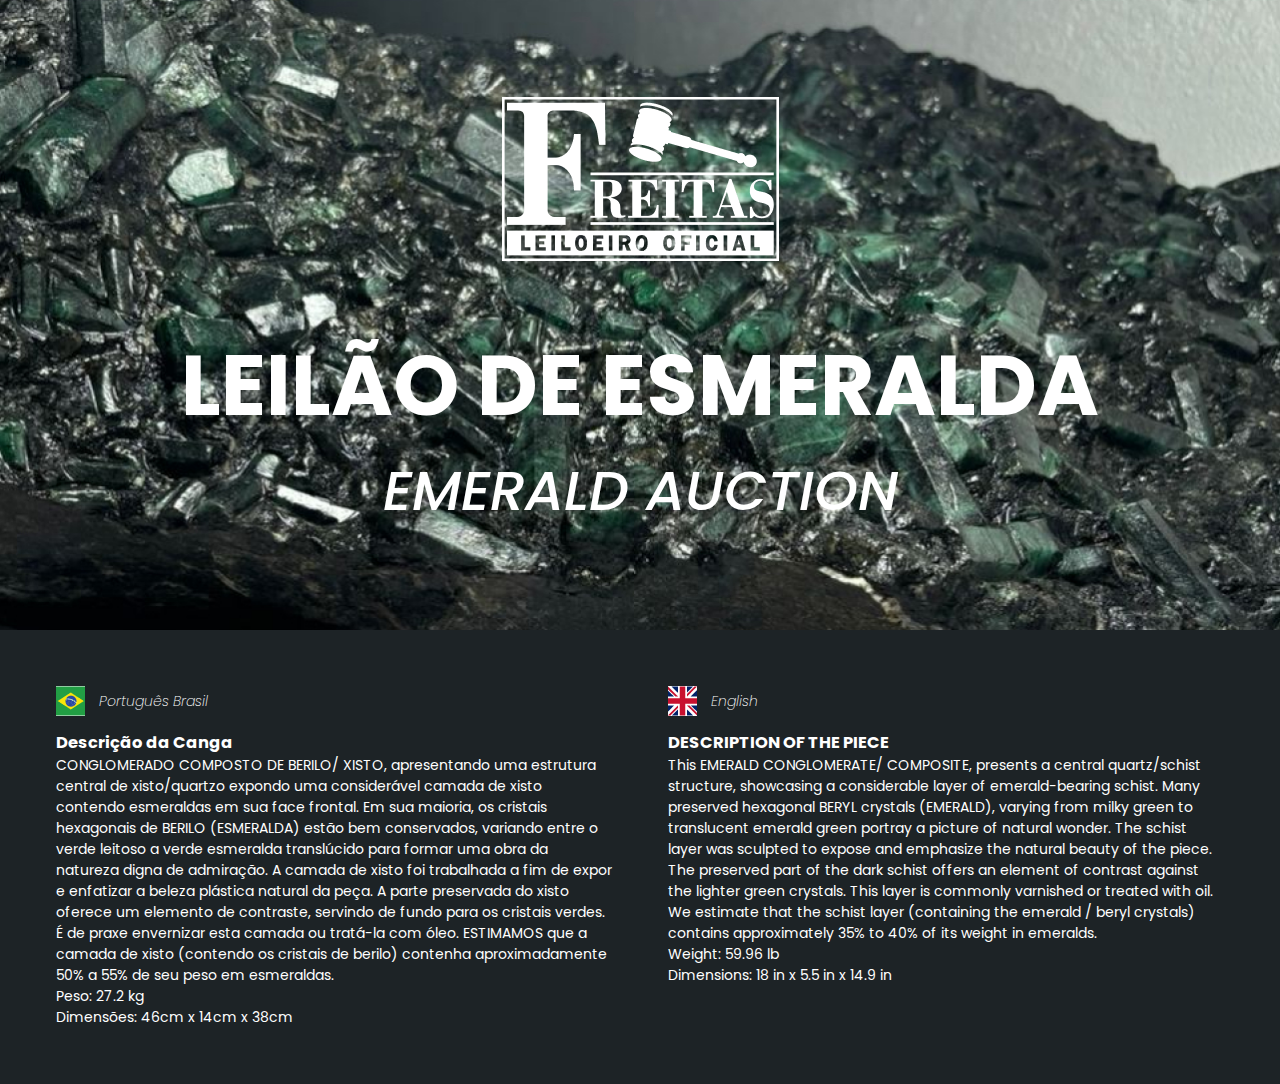
==== index.html @ aac3a7ae "linguagem" ====
<!DOCTYPE html>
<html lang="pt-BR">
<head>
    <meta charset="UTF-8">
    <meta name="viewport" content="width=device-width, initial-scale=1.0">
    <title>Document</title>
    <link rel="stylesheet" href="./style.css">
    <script src="./script.js"></script>
</head>
<body>
    <header>
        <div class="logo">
            <img src="./imagens/logo.png" alt="Freitas leiloeiro oficial">
        </div>
        <div class="title">
            <h1>Leilão de Esmeralda</h1>
            <h2>Emerald Auction</h2>
        </div>
    </header>
    <section class="descriptionEmerald">
        <div>
            <div class="imgLanguage">
                <img src="./imagens/Brazil (BR).jpg" alt="Bandeira do Brasil">
                Português Brasil
            </div>
            <div>
                <h3>Descrição da Canga</h3>
                <p>
                    CONGLOMERADO COMPOSTO DE BERILO/ XISTO, apresentando uma estrutura central de xisto/quartzo expondo
                    uma considerável camada de xisto contendo esmeraldas em sua face frontal. Em sua maioria, os cristais hexagonais
                    de BERILO (ESMERALDA) estão bem conservados, variando entre o verde leitoso a verde esmeralda translúcido para
                    formar uma obra da natureza digna de admiração. A camada de xisto foi trabalhada a fim de expor e enfatizar a beleza
                    plástica natural da peça. A parte preservada do xisto oferece um elemento de contraste, servindo de fundo para os
                    cristais verdes. É de praxe envernizar esta camada ou tratá-la com óleo. ESTIMAMOS que a camada de xisto (contendo
                    os cristais de berilo) contenha aproximadamente 50% a 55% de seu peso em esmeraldas.
                </p>
            </div>
            <div>
                <p>
                    Peso: 27.2 kg
                </p>
                <p>
                    Dimensões: 46cm x 14cm x 38cm
                </p>
            </div>
        </div>
        <div>
            <div class="imgLanguage">
                <img src="./imagens/United Kingdom (GB).jpg" alt="Bandeira do Reino Unido">
                English
            </div>
            <div>
                <h3>DESCRIPTION OF THE PIECE</h3>
                <p>
                    This EMERALD CONGLOMERATE/ COMPOSITE, presents a central quartz/schist structure, showcasing a considerable layer of emerald-bearing schist. Many preserved hexagonal BERYL crystals (EMERALD), 
                    varying from milky green to translucent emerald green portray a picture of natural wonder. The schist layer was sculpted to expose and emphasize the natural beauty of the piece. The preserved 
                    part of the dark schist offers an element of contrast against the lighter green crystals. This layer is commonly varnished or treated with oil. We estimate that the schist layer (containing 
                    the emerald / beryl crystals) contains approximately 35% to 40% of its weight in emeralds.
                </p>
            </div>
            <div>
                <p>
                    Weight: 59.96 lb
                </p>
                <p>
                    Dimensions: 18 in x 5.5 in x 14.9 in
                </p>
            </div>
        </div>
    </section>
</body>
</html>
---- style.css ----
@import url('https://fonts.googleapis.com/css2?family=Poppins:ital,wght@0,100;0,200;0,300;0,400;0,500;0,600;0,700;0,800;0,900;1,100;1,200;1,300;1,400;1,500;1,600;1,700;1,800;1,900&display=swap');

:root {
    --principal: #1D2326;
    --secundaria: #fff;
}

*{
    margin: 0;
    padding: 0;
    box-sizing: border-box;
    font-family: "Poppins", serif;
}

h1, h2, h3, h4,  h5, h6, p{
    margin: 0;
    padding: 0;
}


@media (max-width: 425px) {
    html {
        font-size: 6px;
    }
}

@media (min-width: 425.1px) {
    html {
        font-size: 8px;
    }
}

@media (min-width: 769px) {
    html {
        font-size: 12px;
    }
}

@media (min-width: 1024px) {
    html {
        font-size: 14px;
    }
}

@media (min-width: 1440px) {
    html {
        font-size: 16px;
    }
}

body {
    max-width: 100vw;
    background-color: var(--principal);
    color:  var(--secundaria);
    --webkit-font-wmoothing: antialiased;
}

body, input, textarea, button {
    font: 400 1rem Roboto, sans-serif;
}


/*-------------------*/

header {
    width: 100%;
    height: 70vh;
    background-image: url(./imagens/backgroundEsmeralda.jpg);
    background-repeat: no-repeat;
    background-size: cover;
    display: flex;
    flex-direction: column;
    justify-content: center;
    align-items: center;
}

header .logo{
    width: auto;
    margin-bottom: 4rem;
}


header .title {
    display: flex;
    flex-direction: column;
    justify-content: center;
    align-items: center;
    text-transform: uppercase;
}

header .title h1 {
    font-weight: 700;
    font-size: 6rem;
    text-align: center;
}

header .title h2 {
    font-weight: 500;
    font-size: 4rem;
    font-style: italic;
}

section.descriptionEmerald {
    max-width: 100vw;
    display: grid;
    grid-template-columns: 1fr 1fr;
    gap: 4rem;
    margin: 4rem;
}


section.descriptionEmerald .imgLanguage {
    display: flex;
    align-items: center;
    gap: 1rem;
    margin-bottom: 1rem;
    font-weight: 200;
    font-style: italic;
}
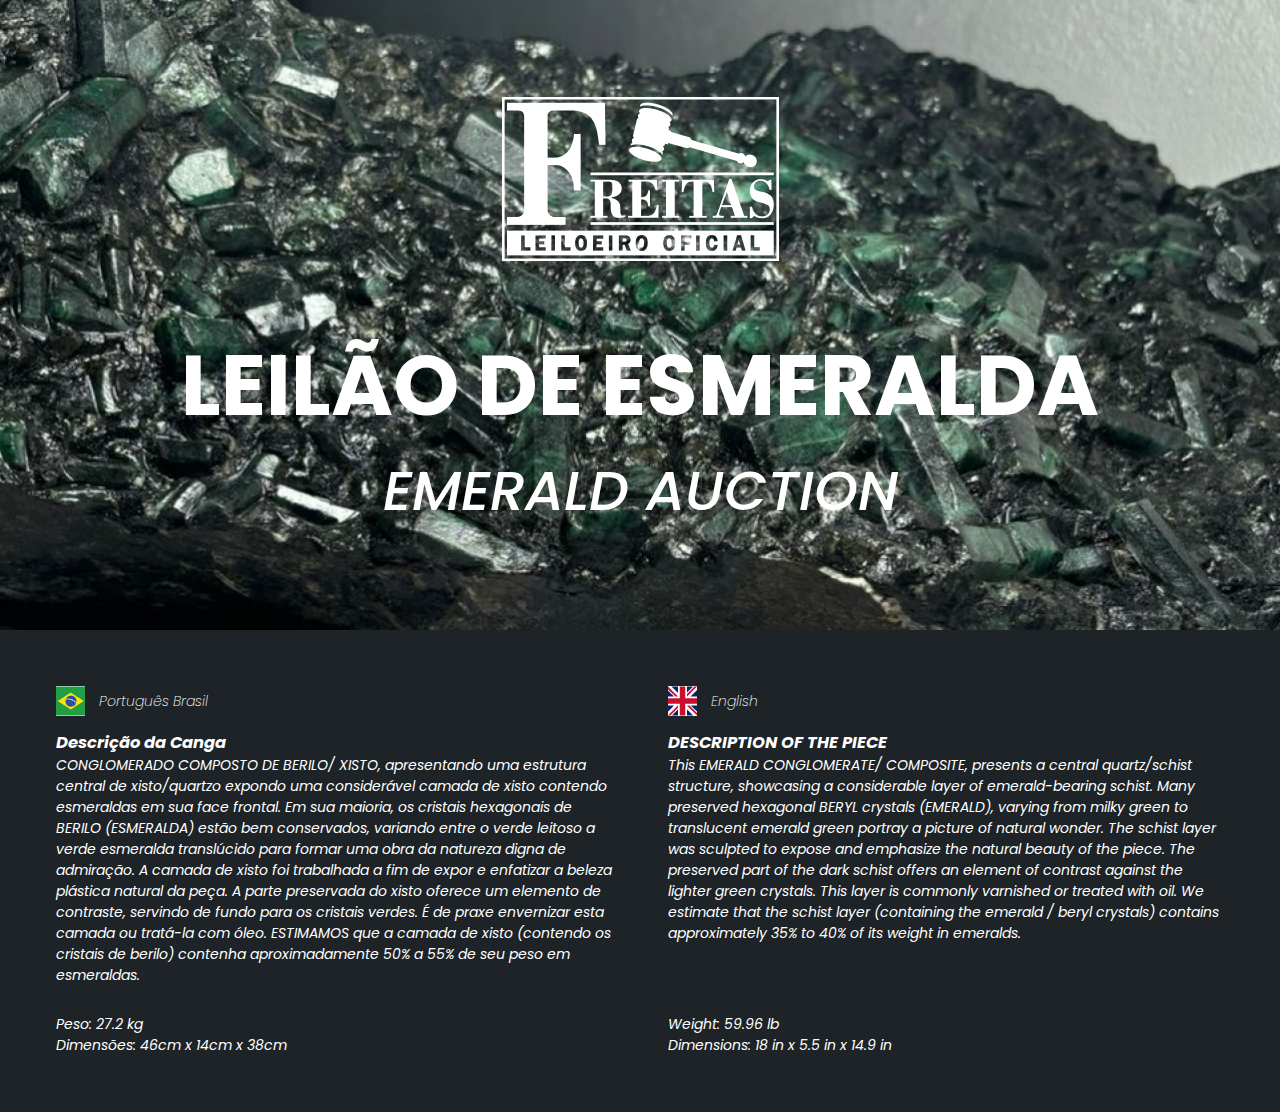
==== commit 25cfdddb: "peso" ====
--- a/index.html
+++ b/index.html
@@ -17,45 +17,51 @@
             <h2>Emerald Auction</h2>
         </div>
     </header>
-    <section class="descriptionEmerald">
-        <div>
-            <div class="imgLanguage">
-                <img src="./imagens/Brazil (BR).jpg" alt="Bandeira do Brasil">
-                Português Brasil
+    <section class="description">
+        <div class="descriptionText">
+            <div>
+                <div class="imgLanguage">
+                    <img src="./imagens/Brazil (BR).jpg" alt="Bandeira do Brasil">
+                    Português Brasil
+                </div>
+                <div>
+                    <h3>Descrição da Canga</h3>
+                    <p>
+                        CONGLOMERADO COMPOSTO DE BERILO/ XISTO, apresentando uma estrutura central de xisto/quartzo expondo
+                        uma considerável camada de xisto contendo esmeraldas em sua face frontal. Em sua maioria, os cristais hexagonais
+                        de BERILO (ESMERALDA) estão bem conservados, variando entre o verde leitoso a verde esmeralda translúcido para
+                        formar uma obra da natureza digna de admiração. A camada de xisto foi trabalhada a fim de expor e enfatizar a beleza
+                        plástica natural da peça. A parte preservada do xisto oferece um elemento de contraste, servindo de fundo para os
+                        cristais verdes. É de praxe envernizar esta camada ou tratá-la com óleo. ESTIMAMOS que a camada de xisto (contendo
+                        os cristais de berilo) contenha aproximadamente 50% a 55% de seu peso em esmeraldas.
+                    </p>
+                </div>
+    
             </div>
             <div>
-                <h3>Descrição da Canga</h3>
-                <p>
-                    CONGLOMERADO COMPOSTO DE BERILO/ XISTO, apresentando uma estrutura central de xisto/quartzo expondo
-                    uma considerável camada de xisto contendo esmeraldas em sua face frontal. Em sua maioria, os cristais hexagonais
-                    de BERILO (ESMERALDA) estão bem conservados, variando entre o verde leitoso a verde esmeralda translúcido para
-                    formar uma obra da natureza digna de admiração. A camada de xisto foi trabalhada a fim de expor e enfatizar a beleza
-                    plástica natural da peça. A parte preservada do xisto oferece um elemento de contraste, servindo de fundo para os
-                    cristais verdes. É de praxe envernizar esta camada ou tratá-la com óleo. ESTIMAMOS que a camada de xisto (contendo
-                    os cristais de berilo) contenha aproximadamente 50% a 55% de seu peso em esmeraldas.
-                </p>
+                <div class="imgLanguage">
+                    <img src="./imagens/United Kingdom (GB).jpg" alt="Bandeira do Reino Unido">
+                    English
+                </div>
+                <div>
+                    <h3>DESCRIPTION OF THE PIECE</h3>
+                    <p>
+                        This EMERALD CONGLOMERATE/ COMPOSITE, presents a central quartz/schist structure, showcasing a considerable layer of emerald-bearing schist. Many preserved hexagonal BERYL crystals (EMERALD), 
+                        varying from milky green to translucent emerald green portray a picture of natural wonder. The schist layer was sculpted to expose and emphasize the natural beauty of the piece. The preserved 
+                        part of the dark schist offers an element of contrast against the lighter green crystals. This layer is commonly varnished or treated with oil. We estimate that the schist layer (containing 
+                        the emerald / beryl crystals) contains approximately 35% to 40% of its weight in emeralds.
+                    </p>
+                </div>
+    
             </div>
+        </div>
+        <div class="weightDimension">
             <div>
                 <p>
                     Peso: 27.2 kg
                 </p>
                 <p>
                     Dimensões: 46cm x 14cm x 38cm
-                </p>
-            </div>
-        </div>
-        <div>
-            <div class="imgLanguage">
-                <img src="./imagens/United Kingdom (GB).jpg" alt="Bandeira do Reino Unido">
-                English
-            </div>
-            <div>
-                <h3>DESCRIPTION OF THE PIECE</h3>
-                <p>
-                    This EMERALD CONGLOMERATE/ COMPOSITE, presents a central quartz/schist structure, showcasing a considerable layer of emerald-bearing schist. Many preserved hexagonal BERYL crystals (EMERALD), 
-                    varying from milky green to translucent emerald green portray a picture of natural wonder. The schist layer was sculpted to expose and emphasize the natural beauty of the piece. The preserved 
-                    part of the dark schist offers an element of contrast against the lighter green crystals. This layer is commonly varnished or treated with oil. We estimate that the schist layer (containing 
-                    the emerald / beryl crystals) contains approximately 35% to 40% of its weight in emeralds.
                 </p>
             </div>
             <div>
--- a/style.css
+++ b/style.css
@@ -100,20 +100,33 @@
     font-style: italic;
 }
 
-section.descriptionEmerald {
+.description {
+    max-width: 100vw;
+    margin: 4rem;
+    font-style: italic;
+}
+
+.descriptionText {
     max-width: 100vw;
     display: grid;
     grid-template-columns: 1fr 1fr;
     gap: 4rem;
-    margin: 4rem;
+    margin-bottom: 2rem;
 }
 
 
-section.descriptionEmerald .imgLanguage {
+.descriptionText .imgLanguage {
     display: flex;
     align-items: center;
     gap: 1rem;
     margin-bottom: 1rem;
     font-weight: 200;
     font-style: italic;
+}
+
+.weightDimension {
+    display: grid;
+    grid-template-columns: 1fr 1fr;
+    gap: 4rem;
+    margin-bottom: 1rem;
 }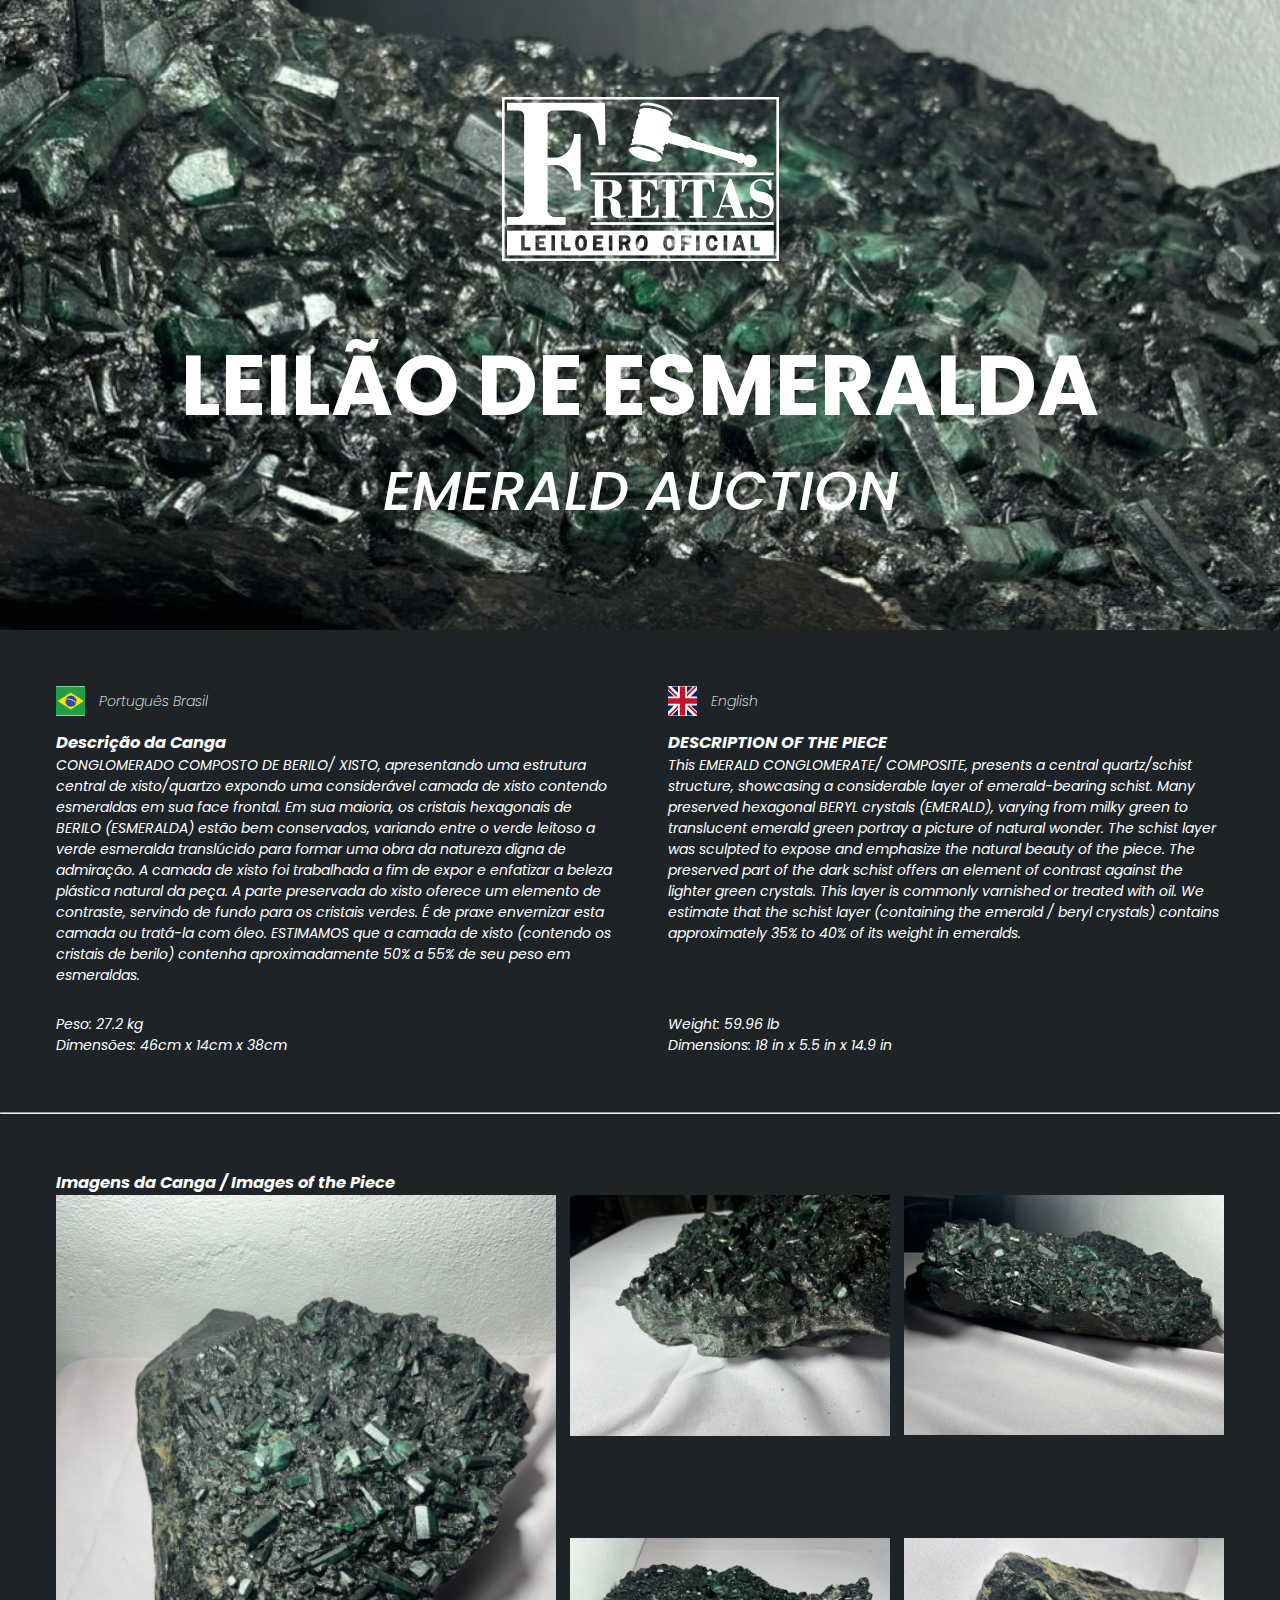
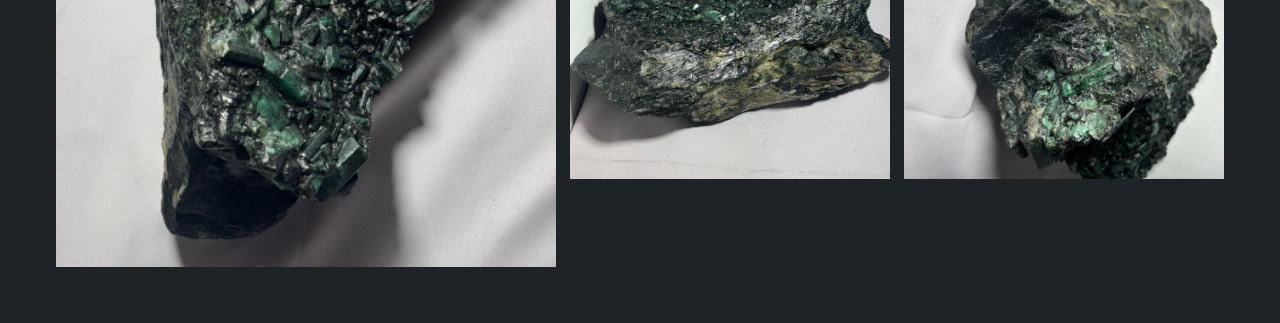
==== commit 4c3b00b8: "imgs" ====
--- a/index.html
+++ b/index.html
@@ -74,5 +74,22 @@
             </div>
         </div>
     </section>
+    <hr />
+    <section class="images">
+        <h3>
+            Imagens da Canga / Images of the Piece
+        </h3>
+        <div class="imagesContainer">
+            <div class="imagePrimary">
+                <img src="./imagens/1.jpg" alt="Imagem da canga">
+            </div>
+            <div class="imagesPictures">
+                <img src="./imagens/2.jpg" alt="Imagem da canga">
+                <img src="./imagens/3.jpg" alt="Imagem da canga">
+                <img src="./imagens/4.jpg" alt="Imagem da canga">
+                <img src="./imagens/5.jpg" alt="Imagem da canga">
+            </div>
+        </div>
+    </section>
 </body>
 </html>--- a/style.css
+++ b/style.css
@@ -59,7 +59,6 @@
     font: 400 1rem Roboto, sans-serif;
 }
 
-
 /*-------------------*/
 
 header {
@@ -78,7 +77,6 @@
     width: auto;
     margin-bottom: 4rem;
 }
-
 
 header .title {
     display: flex;
@@ -114,7 +112,6 @@
     margin-bottom: 2rem;
 }
 
-
 .descriptionText .imgLanguage {
     display: flex;
     align-items: center;
@@ -129,4 +126,40 @@
     grid-template-columns: 1fr 1fr;
     gap: 4rem;
     margin-bottom: 1rem;
+}
+
+.images {
+    max-width: 100vw;
+    margin: 4rem;
+}
+
+.images h3 {
+    font-style: italic;
+}
+
+.imagesCentered {
+    display: flex;
+    justify-content: center;
+}
+
+.imagesContainer {
+    display: grid;
+    grid-template-columns: minmax(400px, 500px) 1fr;
+    gap: 1rem;
+}
+
+.imagePrimary img {
+    width: 100%;
+    height: 100%;
+    object-fit: cover;
+}
+
+.imagesPictures {
+    display: grid;
+    grid-template-columns: 1fr 1fr;
+    gap: 1rem;
+}
+
+.imagesPictures img {
+    width: 100%;
 }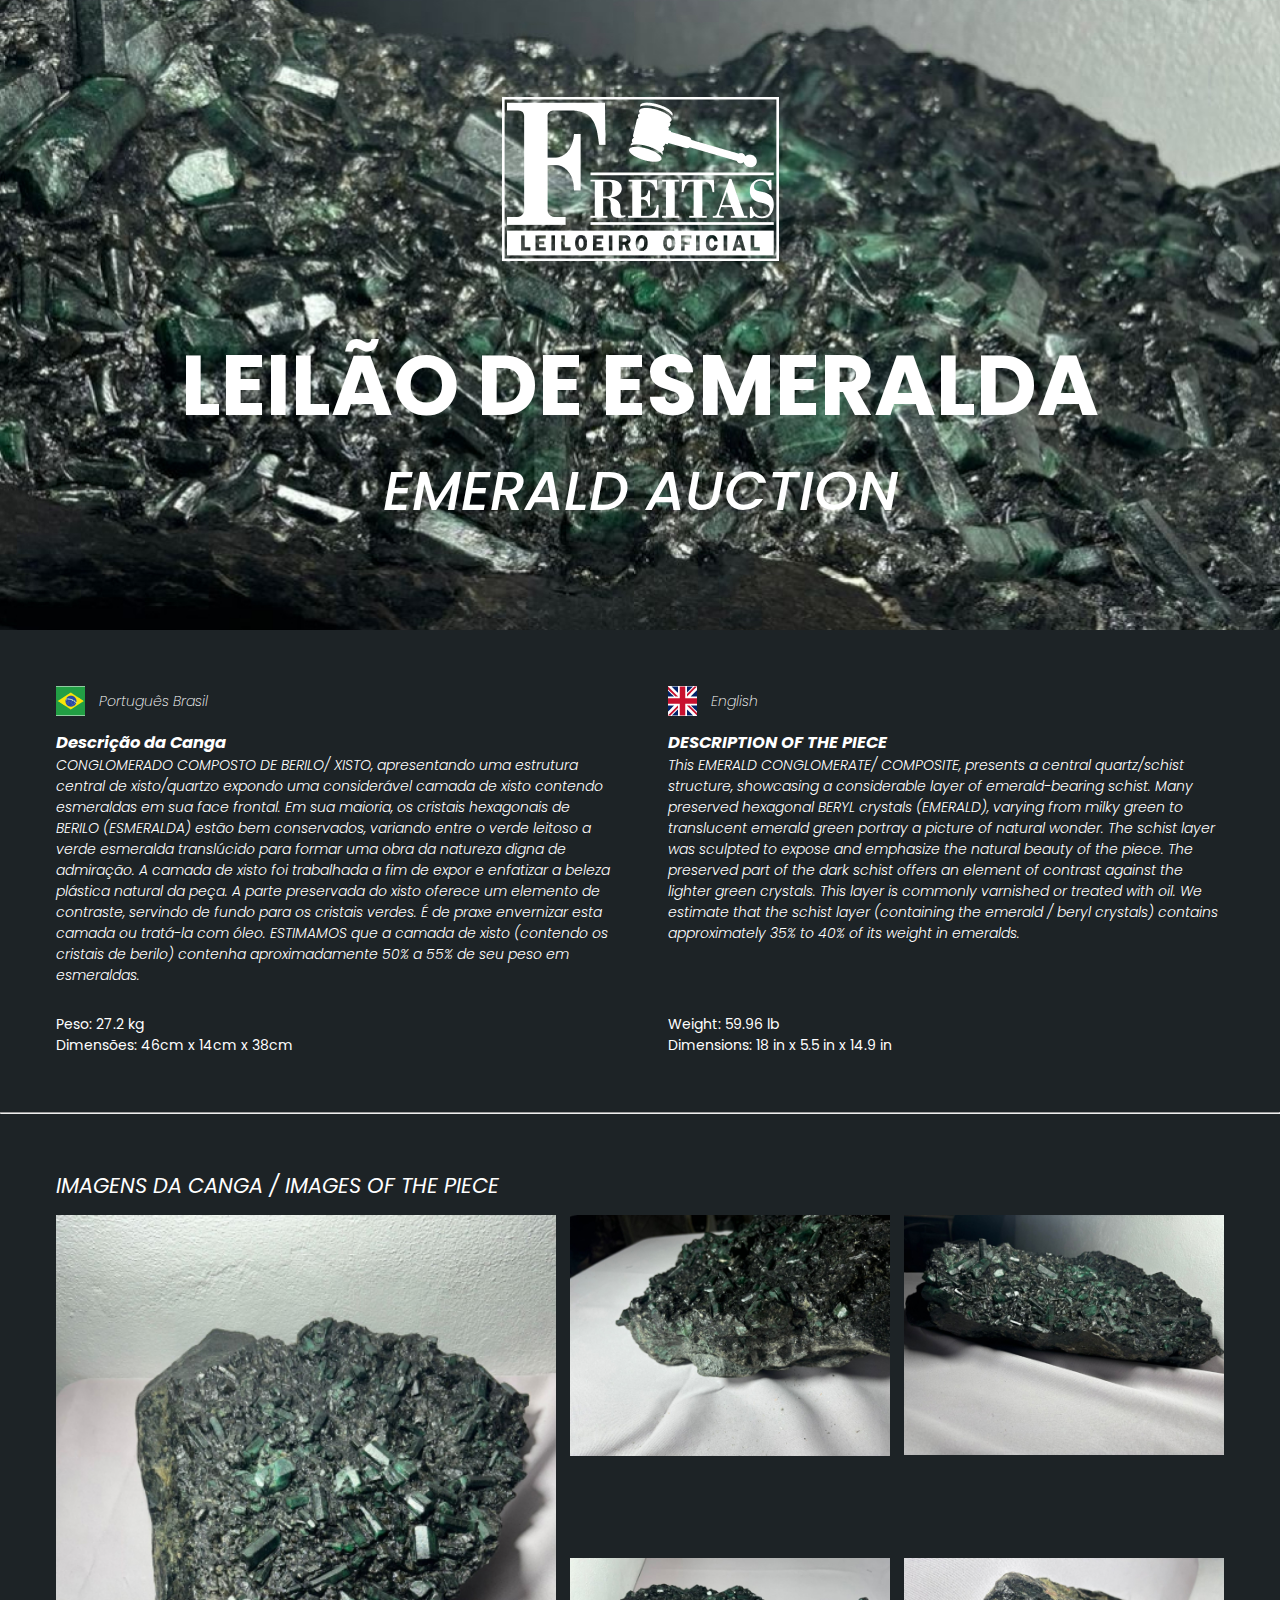
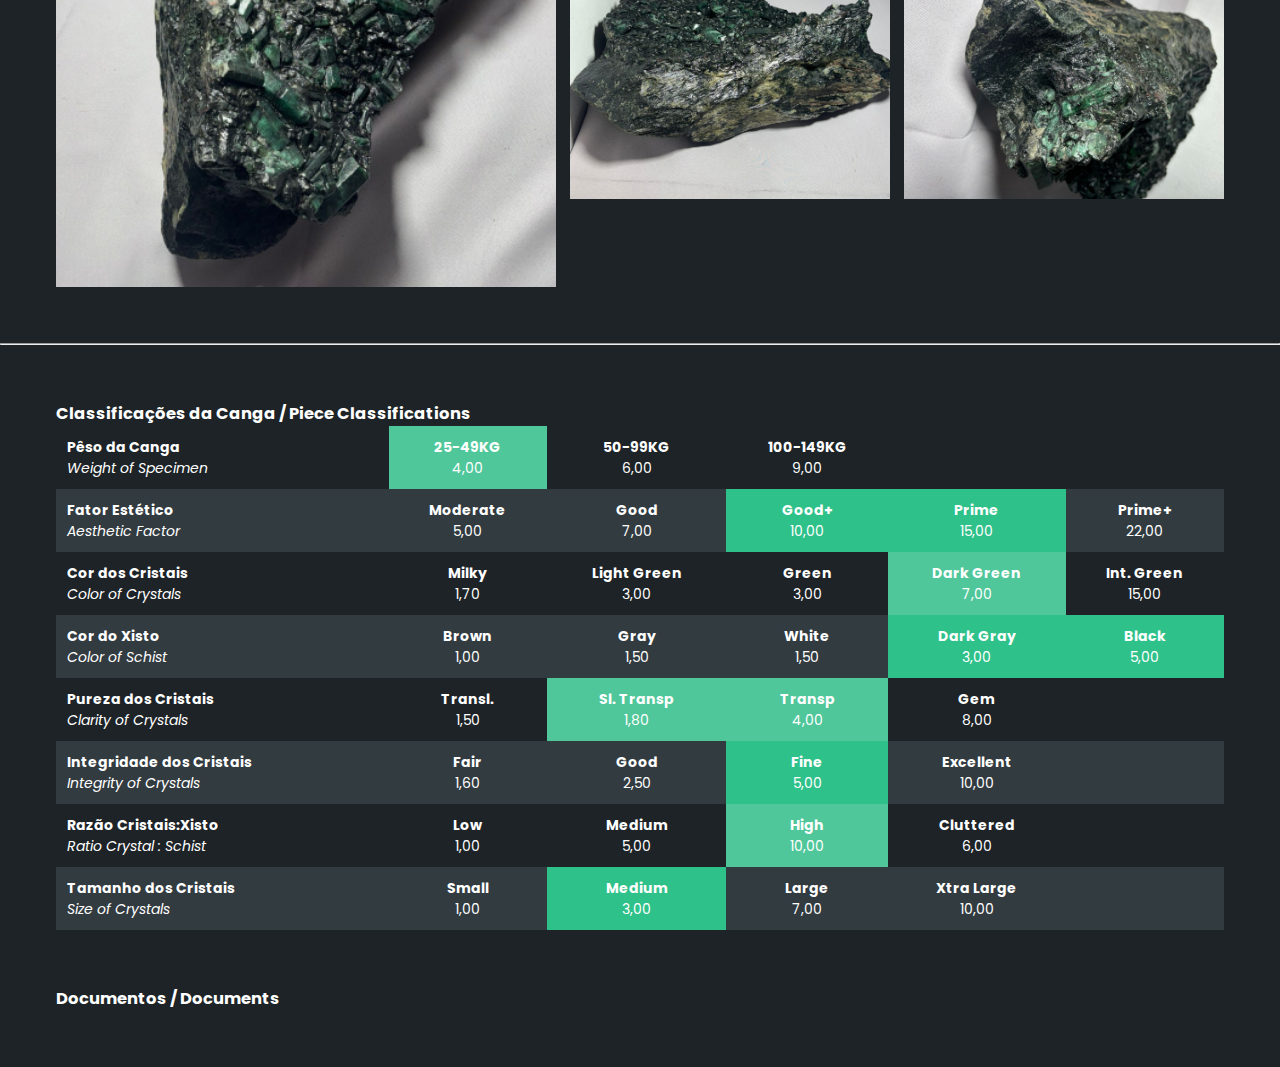
==== commit 6337c698: "table" ====
--- a/index.html
+++ b/index.html
@@ -91,5 +91,226 @@
             </div>
         </div>
     </section>
+    <hr />
+    <section class="classification">
+        <h3>
+            Classificações da Canga / Piece Classifications
+        </h3>
+        <table>
+            <tr>
+                <td>
+                    <div>Pêso da Canga</div>
+                    <div>Weight of Specimen</div>
+                </td>
+                <td class="prominence">
+                    <div>25-49KG</div>
+                    <div>4,00</div>
+                </td>
+                <td>
+                    <div>50-99KG</div>
+                    <div>6,00</div>
+                </td>
+                <td>
+                    <div>100-149KG</div>
+                    <div>9,00</div>
+                </td>
+                <td>
+                    <div></div>
+                    <div></div>
+                </td>
+                <td>
+                    <div></div>
+                    <div></div>
+                </td>
+            </tr>
+            <tr>
+                <td>
+                    <div>Fator Estético</div>
+                    <div>Aesthetic Factor</div>
+                </td>
+                <td>
+                    <div>Moderate</div>
+                    <div>5,00</div>
+                </td>
+                <td>
+                    <div>Good</div>
+                    <div>7,00</div>
+                </td>
+                <td class="prominence">
+                    <div>Good+</div>
+                    <div>10,00</div>
+                </td>
+                <td class="prominence">
+                    <div>Prime</div>
+                    <div>15,00</div>
+                </td>
+                <td>
+                    <div>Prime+</div>
+                    <div>22,00</div>
+                </td>
+            </tr>
+            <tr>
+                <td>
+                    <div>Cor dos Cristais</div>
+                    <div>Color of Crystals</div>
+                </td>
+                <td>
+                    <div>Milky</div>
+                    <div>1,70</div>
+                </td>
+                <td>
+                    <div>Light Green</div>
+                    <div>3,00</div>
+                </td>
+                <td>
+                    <div>Green</div>
+                    <div>3,00</div>
+                </td>
+                <td class="prominence">
+                    <div>Dark Green</div>
+                    <div>7,00</div>
+                </td>
+                <td>
+                    <div>Int. Green</div>
+                    <div>15,00</div>
+                </td>
+            </tr>
+            <tr>
+                <td>
+                    <div>Cor do Xisto</div>
+                    <div>Color of Schist</div>
+                </td>
+                <td>
+                    <div>Brown</div>
+                    <div>1,00</div>
+                </td>
+                <td>
+                    <div>Gray</div>
+                    <div>1,50</div>
+                </td>
+                <td>
+                    <div>White</div>
+                    <div>1,50</div>
+                </td>
+                <td class="prominence">
+                    <div>Dark Gray</div>
+                    <div>3,00</div>
+                </td>
+                <td class="prominence">
+                    <div>Black</div>
+                    <div>5,00</div>
+                </td>
+            </tr>
+            <tr>
+                <td>
+                    <div>Pureza dos Cristais</div>
+                    <div>Clarity of Crystals</div>
+                </td>
+                <td>
+                    <div>Transl.</div>
+                    <div>1,50</div>
+                </td>
+                <td class="prominence">
+                    <div>Sl. Transp</div>
+                    <div>1,80</div>
+                </td>
+                <td class="prominence">
+                    <div>Transp</div>
+                    <div>4,00</div>
+                </td>
+                <td>
+                    <div>Gem</div>
+                    <div>8,00</div>
+                </td>
+                <td>
+                    <div></div>
+                    <div></div>
+                </td>
+            </tr>
+            <tr>
+                <td>
+                    <div>Integridade dos Cristais</div>
+                    <div>Integrity of Crystals</div>
+                </td>
+                <td>
+                    <div>Fair</div>
+                    <div>1,60</div>
+                </td>
+                <td>
+                    <div>Good</div>
+                    <div>2,50</div>
+                </td>
+                <td class="prominence">
+                    <div>Fine</div>
+                    <div>5,00</div>
+                </td>
+                <td>
+                    <div>Excellent</div>
+                    <div>10,00</div>
+                </td>
+                <td>
+                    <div></div>
+                    <div></div>
+                </td>
+            </tr>
+            <tr>
+                <td>
+                    <div>Razão Cristais:Xisto</div>
+                    <div>Ratio Crystal : Schist</div>
+                </td>
+                <td>
+                    <div>Low</div>
+                    <div>1,00</div>
+                </td>
+                <td>
+                    <div>Medium</div>
+                    <div>5,00</div>
+                </td>
+                <td class="prominence">
+                    <div>High</div>
+                    <div>10,00</div>
+                </td>
+                <td>
+                    <div>Cluttered</div>
+                    <div>6,00</div>
+                </td>
+                <td>
+                    <div></div>
+                    <div></div>
+                </td>
+            </tr>
+            <tr>
+                <td>
+                    <div>Tamanho dos Cristais</div>
+                    <div>Size of Crystals</div>
+                </td>
+                <td>
+                    <div>Small</div>
+                    <div>1,00</div>
+                </td>
+                <td class="prominence">
+                    <div>Medium</div>
+                    <div>3,00</div>
+                </td>
+                <td>
+                    <div>Large</div>
+                    <div>7,00</div>
+                </td>
+                <td>
+                    <div>Xtra Large</div>
+                    <div>10,00</div>
+                </td>
+                <td>
+                    <div></div>
+                    <div></div>
+                </td>
+            </tr>
+        </table>
+    </section>
+    <section class="documents">
+        <h3>
+            Documentos / Documents
+        </h3>
+    </section>
 </body>
 </html>--- a/style.css
+++ b/style.css
@@ -98,10 +98,9 @@
     font-style: italic;
 }
 
-.description {
+section {
     max-width: 100vw;
     margin: 4rem;
-    font-style: italic;
 }
 
 .descriptionText {
@@ -110,6 +109,11 @@
     grid-template-columns: 1fr 1fr;
     gap: 4rem;
     margin-bottom: 2rem;
+    font-style: italic;
+}
+
+.descriptionText p {
+    font-weight: 300;
 }
 
 .descriptionText .imgLanguage {
@@ -128,13 +132,13 @@
     margin-bottom: 1rem;
 }
 
-.images {
-    max-width: 100vw;
-    margin: 4rem;
-}
 
 .images h3 {
-    font-style: italic;
+    font-weight: 400;
+    font-style: italic;
+    text-transform: uppercase;
+    margin-bottom: 1rem;
+    font-size: 1.5rem;
 }
 
 .imagesCentered {
@@ -144,7 +148,7 @@
 
 .imagesContainer {
     display: grid;
-    grid-template-columns: minmax(400px, 500px) 1fr;
+    grid-template-columns: minmax(200px, 500px) 1fr;
     gap: 1rem;
 }
 
@@ -162,4 +166,36 @@
 
 .imagesPictures img {
     width: 100%;
+}
+
+.classification table {
+    width: 100%;
+    border-collapse: collapse;
+}
+
+.classification table td{
+    padding: 0.75rem;
+}
+
+.classification table td div:first-child{
+    font-weight: 700;
+}
+
+.classification table td:first-child div:last-child{
+    font-style: italic;
+}
+.classification table tr:nth-child(even)  {
+    background-color: #323B40; 
+}
+
+.classification table tr:nth-child(even) .prominence {
+    background-color: #2FC18A; 
+}
+
+.classification table tr:nth-child(odd) .prominence {
+    background-color: #4FC79A; 
+}
+
+.classification table td:not(:first-child) {
+    text-align: center;
 }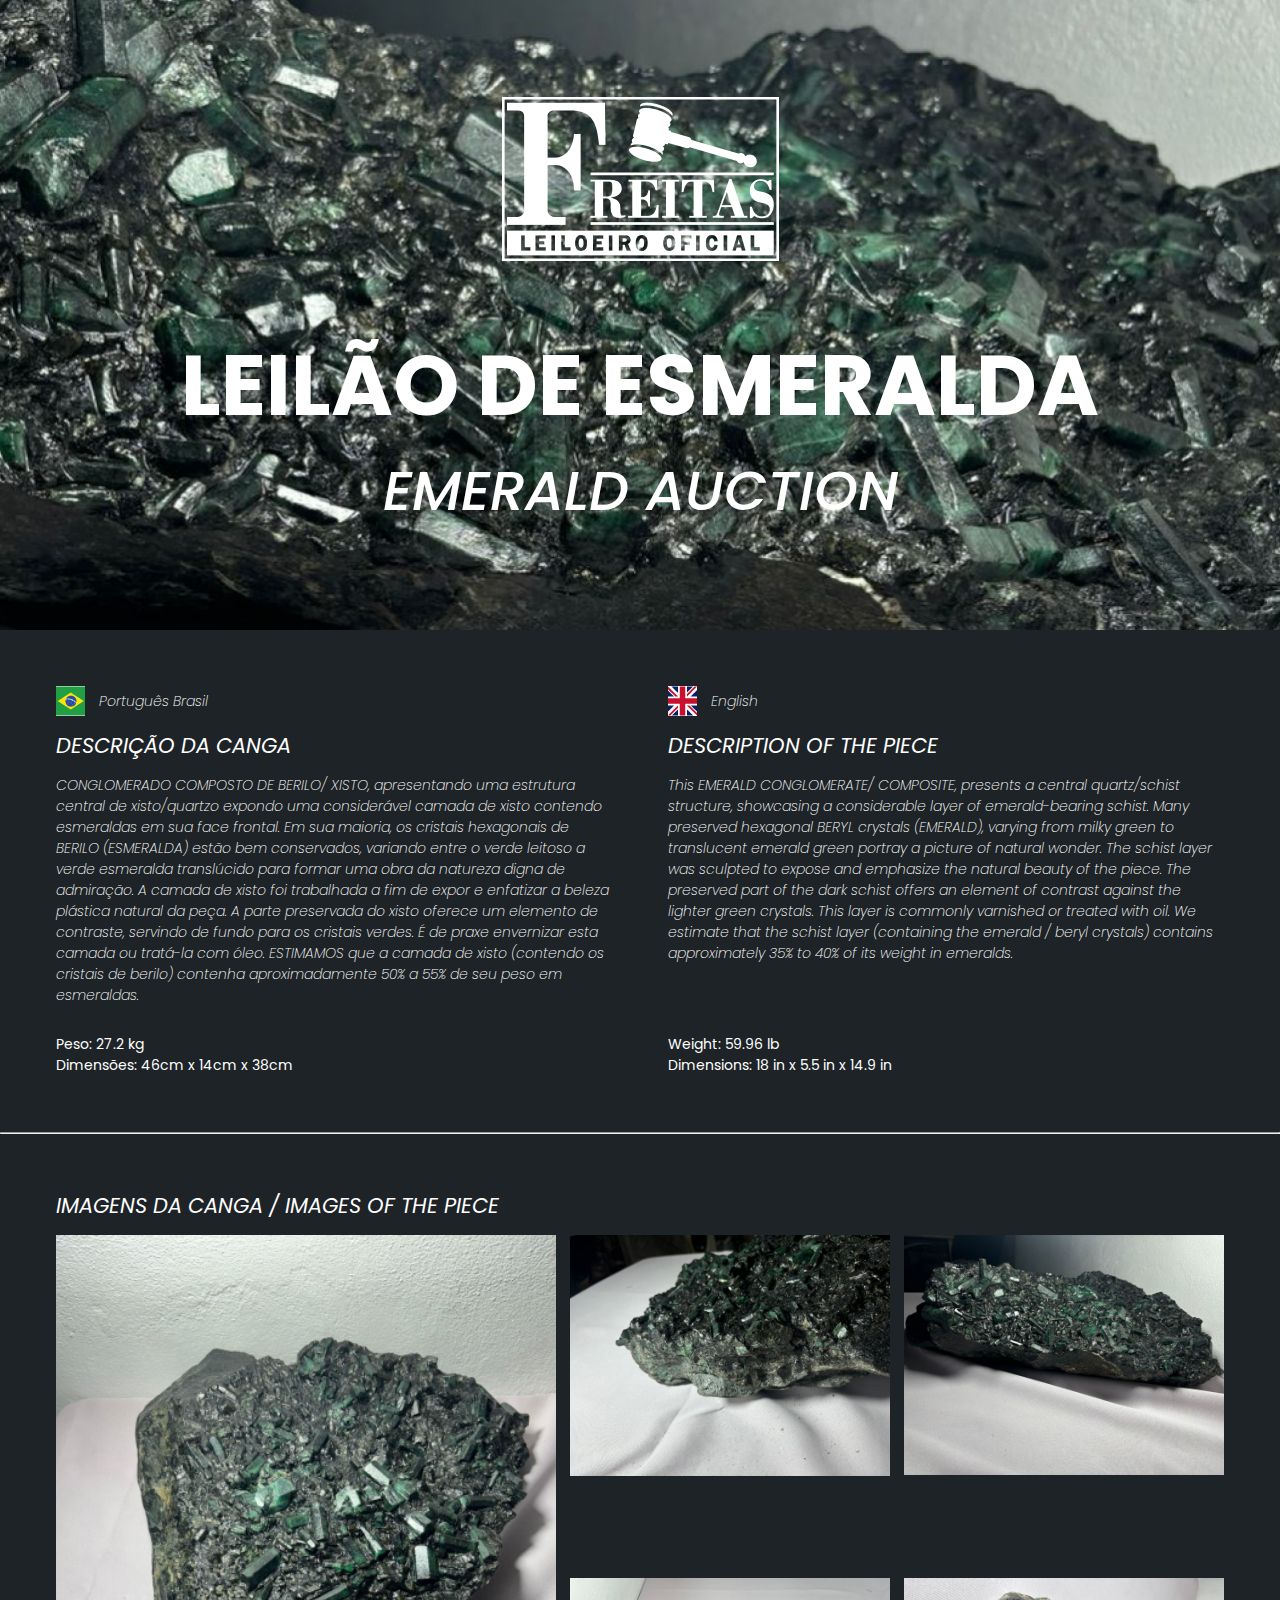
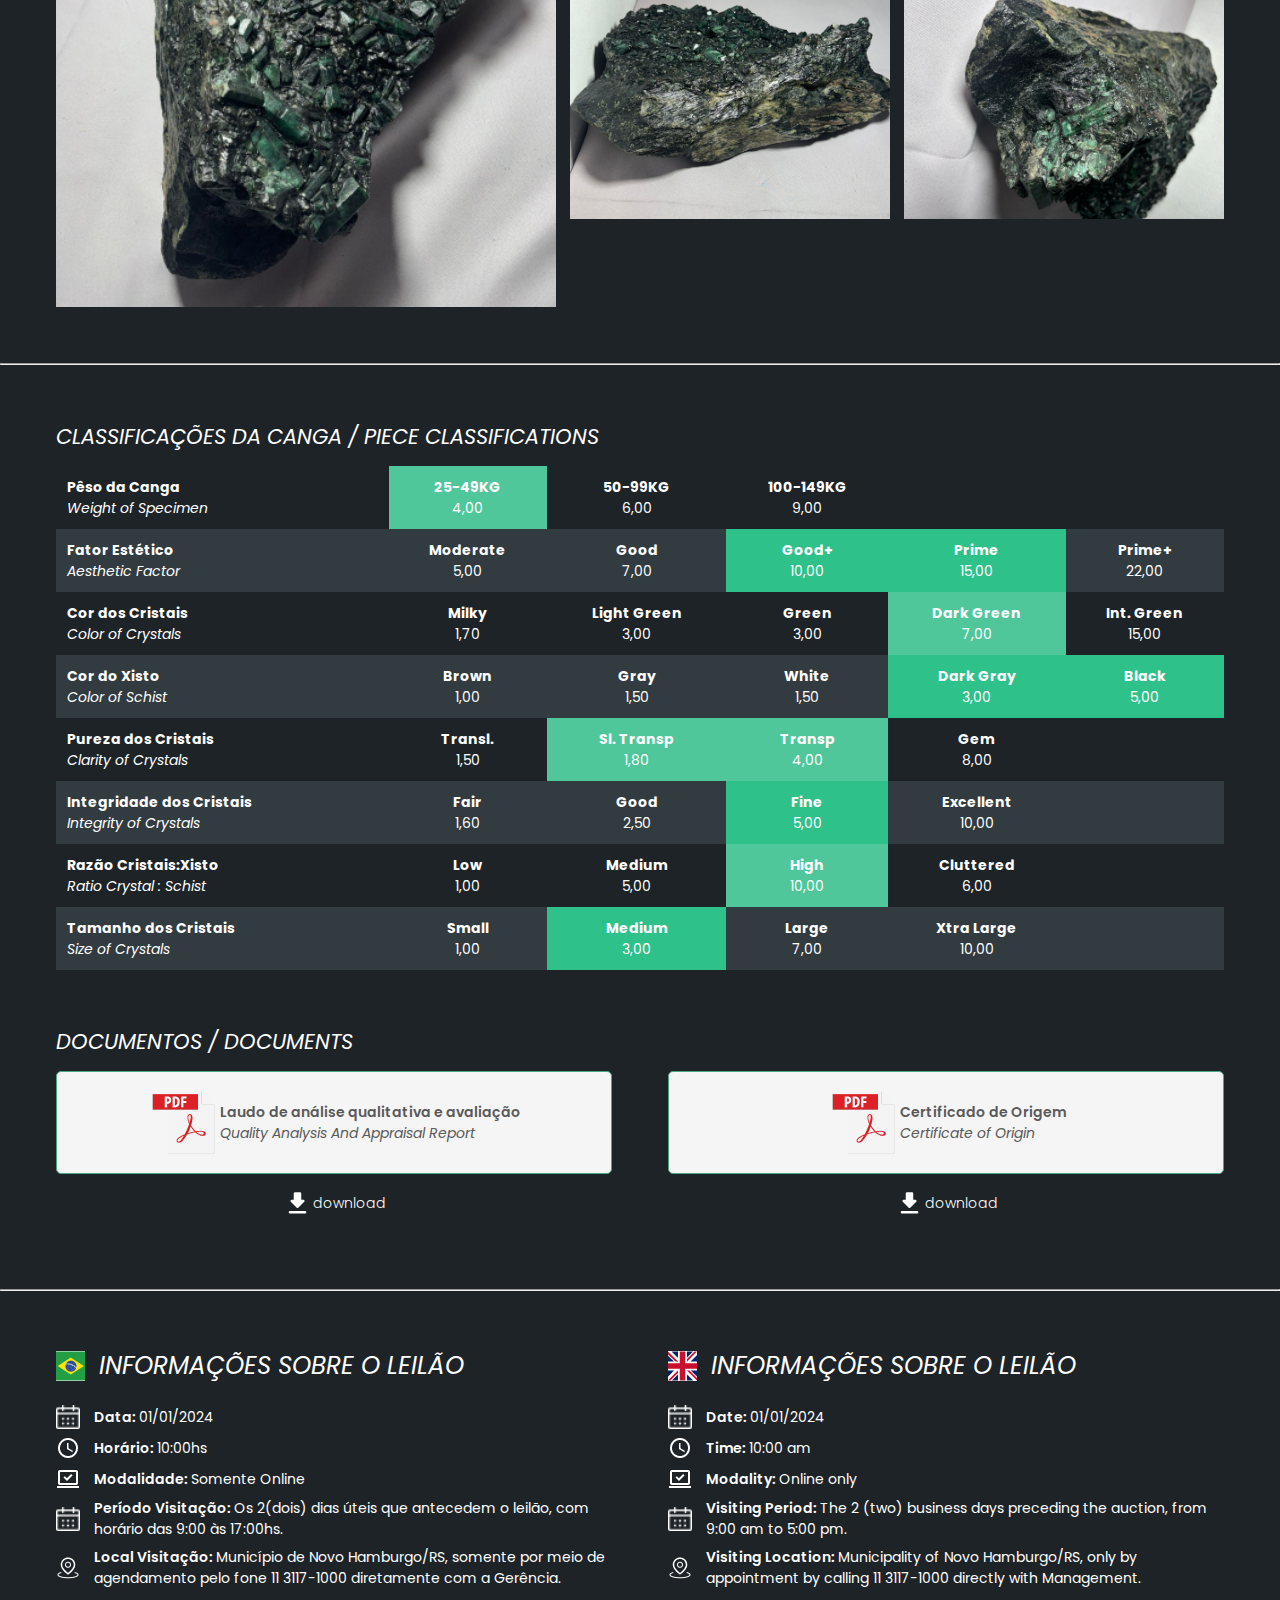
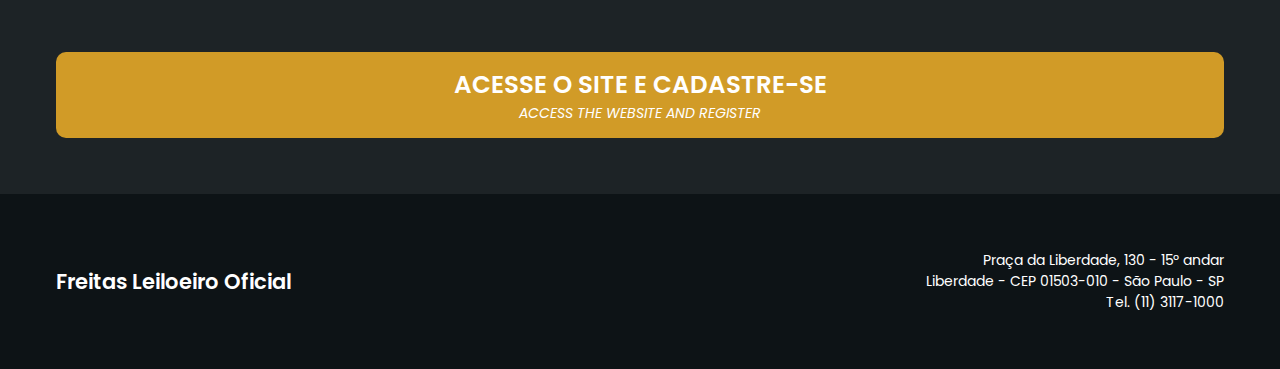
==== commit a59855fc: "auction and footer" ====
--- a/index.html
+++ b/index.html
@@ -5,7 +5,6 @@
     <meta name="viewport" content="width=device-width, initial-scale=1.0">
     <title>Document</title>
     <link rel="stylesheet" href="./style.css">
-    <script src="./script.js"></script>
 </head>
 <body>
     <header>
@@ -311,6 +310,164 @@
         <h3>
             Documentos / Documents
         </h3>
-    </section>
+        <div class="documentsContainer">
+            <a href="#">
+                <img src="./imagens/pdf.png" alt="Arquivo pdf">
+                <div>
+                    <div>Laudo de análise qualitativa e avaliação</div>
+                    <div>Quality Analysis And Appraisal Report</div>
+                </div>
+            </a>
+            <a href="#">
+                <img src="./imagens/pdf.png" alt="Arquivo pdf">
+                <div>
+                    <div>Certificado de Origem</div>
+                    <div>Certificate of Origin</div>
+                </div>
+            </a>
+        </div>
+        <div class="documentsDownload">
+            <a href="#">
+                <img src="./imagens/icon_download.png" alt="download">
+                <div>download</div>
+            </a>
+            <a href="#">
+                <img src="./imagens/icon_download.png" alt="download">
+                <div>download</div>
+            </a>
+        </div>
+    </section>
+    <hr />
+    <section class="auction">
+        <div>
+            <div class="auctionTitle">
+                <img src="./imagens/Brazil (BR).jpg" alt="">
+                <div>
+                    Informações sobre o Leilão
+                </div>
+            </div>
+            <div class="auctionInfo">
+                <img src="./imagens/icon_calendar.png" alt="" style="width: 24px; height: 24px;">
+                <div>
+                    <span>
+                        Data: 
+                    </span>
+                    01/01/2024
+                </div>
+            </div>
+            <div class="auctionInfo">
+                <img src="./imagens/icon_clock.png" alt="" style="width: 24px; height: 24px;">
+                <div>
+                    <span>
+                        Horário: 
+                    </span>
+                    10:00hs
+                </div>
+            </div>
+            <div class="auctionInfo">
+                <img src="./imagens/icon_computer.png" alt="" style="width: 24px; height: 24px;">
+                <div>
+                    <span>
+                        Modalidade: 
+                    </span>
+                    Somente Online
+                </div>
+            </div>
+            <div class="auctionInfo">
+                <img src="./imagens/icon_calendar.png" alt="" style="width: 24px; height: 24px;">
+                <div>
+                    <span>
+                        Período Visitação:  
+                    </span>
+                    Os 2(dois) dias úteis que antecedem o leilão, com horário das 9:00 às 17:00hs.
+                </div>
+            </div>
+            <div class="auctionInfo">
+                <img src="./imagens/icon_local.png" alt="" style="width: 24px; height: 30px;">
+                <div>
+                    <span>
+                        Local Visitação: 
+                    </span>
+                    Município de Novo Hamburgo/RS, somente por meio de agendamento pelo fone 11 3117-1000 diretamente com a Gerência.
+                </div>
+            </div>
+        </div>
+        <div>
+            <div class="auctionTitle">
+                <img src="./imagens/United Kingdom (GB).jpg" alt="">
+                <div>
+                    Informações sobre o Leilão
+                </div>
+            </div>
+            <div class="auctionInfo">
+                <img src="./imagens/icon_calendar.png" alt="" style="width: 24px; height: 24px;">
+                <div>
+                    <span>
+                        Date: 
+                    </span>
+                    01/01/2024
+                </div>
+            </div>
+            <div class="auctionInfo">
+                <img src="./imagens/icon_clock.png" alt="" style="width: 24px; height: 24px;">
+                <div>
+                    <span>
+                        Time: 
+                    </span>
+                    10:00 am
+                </div>
+            </div>
+            <div class="auctionInfo">
+                <img src="./imagens/icon_computer.png" alt="" style="width: 24px; height: 24px;">
+                <div>
+                    <span>
+                        Modality: 
+                    </span>
+                    Online only
+                </div>
+            </div>
+            <div class="auctionInfo">
+                <img src="./imagens/icon_calendar.png" alt="" style="width: 24px; height: 24px;">
+                <div>
+                    <span>
+                        Visiting Period:  
+                    </span>
+                    The 2 (two) business days preceding the auction, from 9:00 am to 5:00 pm.
+                </div>
+            </div>
+            <div class="auctionInfo">
+                <img src="./imagens/icon_local.png" alt="" style="width: 24px; height: 30px;">
+                <div>
+                    <span>
+                        Visiting Location: 
+                    </span>
+                    Municipality of Novo Hamburgo/RS, only by appointment by calling 11 3117-1000 directly with Management.
+                </div>
+            </div>
+        </div>
+    
+    </section>
+    <section class="cadastre">
+        <a href="#">
+            <div>ACESSE O SITE E CADASTRE-SE</div>
+            <div>ACCESS THE WEBSITE AND REGISTER</div>
+        </a>
+    </section>
+    <footer>
+        <div class="Freitas">
+            Freitas Leiloeiro Oficial
+        </div>
+        <div>
+            <div>
+                Praça da Liberdade, 130 - 15º andar
+            </div>
+            <div>
+                Liberdade - CEP 01503-010 - São Paulo - SP
+            </div>
+            <div>
+                Tel. (11) 3117-1000
+            </div>
+        </div>
+    </footer>
 </body>
 </html>--- a/style.css
+++ b/style.css
@@ -5,59 +5,75 @@
     --secundaria: #fff;
 }
 
-*{
+* {
     margin: 0;
     padding: 0;
     box-sizing: border-box;
     font-family: "Poppins", serif;
 }
 
-h1, h2, h3, h4,  h5, h6, p{
-    margin: 0;
-    padding: 0;
-}
-
-
-@media (max-width: 425px) {
-    html {
-        font-size: 6px;
-    }
-}
-
-@media (min-width: 425.1px) {
-    html {
-        font-size: 8px;
-    }
-}
-
-@media (min-width: 769px) {
-    html {
-        font-size: 12px;
-    }
-}
-
-@media (min-width: 1024px) {
-    html {
-        font-size: 14px;
-    }
-}
-
-@media (min-width: 1440px) {
-    html {
-        font-size: 16px;
-    }
-}
-
 body {
     max-width: 100vw;
     background-color: var(--principal);
-    color:  var(--secundaria);
-    --webkit-font-wmoothing: antialiased;
+    color: var(--secundaria);
+    -webkit-font-smoothing: antialiased;
+    -moz-osx-font-smoothing: grayscale;
 }
 
 body, input, textarea, button {
     font: 400 1rem Roboto, sans-serif;
 }
+
+header, .descriptionText, .weightDimension, .imagesCentered, .imagesContainer, .imagesPictures {
+    display: -webkit-flex;
+    display: -moz-flex;
+    display: -ms-flexbox;
+    display: flex;
+}
+
+.descriptionText, .weightDimension, .imagesContainer, .imagesPictures {
+    display: -webkit-grid;
+    display: -moz-grid;
+    display: -ms-grid; /* Para compatibilidade em IE */
+    display: grid;
+}
+
+
+h1, h2, h3, h4, h5, h6, p {
+    margin: 0;
+    padding: 0;
+}
+
+@media (max-width: 425px) {
+    html {
+        font-size: 6px;
+    }
+}
+
+@media (min-width: 425.1px) {
+    html {
+        font-size: 8px;
+    }
+}
+
+@media (min-width: 769px) {
+    html {
+        font-size: 12px;
+    }
+}
+
+@media (min-width: 1024px) {
+    html {
+        font-size: 14px;
+    }
+}
+
+@media (min-width: 1440px) {
+    html {
+        font-size: 16px;
+    }
+}
+
 
 /*-------------------*/
 
@@ -67,21 +83,29 @@
     background-image: url(./imagens/backgroundEsmeralda.jpg);
     background-repeat: no-repeat;
     background-size: cover;
-    display: flex;
+    display: -webkit-flex;
+    display: flex;
+    -webkit-flex-direction: column;
     flex-direction: column;
-    justify-content: center;
-    align-items: center;
-}
-
-header .logo{
+    -webkit-justify-content: center;
+    justify-content: center;
+    -webkit-align-items: center;
+    align-items: center;
+}
+
+header .logo {
     width: auto;
     margin-bottom: 4rem;
 }
 
 header .title {
-    display: flex;
+    display: -webkit-flex;
+    display: flex;
+    -webkit-flex-direction: column;
     flex-direction: column;
-    justify-content: center;
+    -webkit-justify-content: center;
+    justify-content: center;
+    -webkit-align-items: center;
     align-items: center;
     text-transform: uppercase;
 }
@@ -103,9 +127,19 @@
     margin: 4rem;
 }
 
+section h3 {
+    font-weight: 400;
+    font-style: italic;
+    text-transform: uppercase;
+    margin-bottom: 1rem;
+    font-size: 1.5rem;
+}
+
 .descriptionText {
     max-width: 100vw;
-    display: grid;
+    display: -webkit-grid;
+    display: grid;
+    -webkit-grid-template-columns: 1fr 1fr;
     grid-template-columns: 1fr 1fr;
     gap: 4rem;
     margin-bottom: 2rem;
@@ -113,11 +147,13 @@
 }
 
 .descriptionText p {
-    font-weight: 300;
+    font-weight: 200;
 }
 
 .descriptionText .imgLanguage {
-    display: flex;
+    display: -webkit-flex;
+    display: flex;
+    -webkit-align-items: center;
     align-items: center;
     gap: 1rem;
     margin-bottom: 1rem;
@@ -126,28 +162,25 @@
 }
 
 .weightDimension {
-    display: grid;
+    display: -webkit-grid;
+    display: grid;
+    -webkit-grid-template-columns: 1fr 1fr;
     grid-template-columns: 1fr 1fr;
     gap: 4rem;
     margin-bottom: 1rem;
 }
 
-
-.images h3 {
-    font-weight: 400;
-    font-style: italic;
-    text-transform: uppercase;
-    margin-bottom: 1rem;
-    font-size: 1.5rem;
-}
-
 .imagesCentered {
-    display: flex;
+    display: -webkit-flex;
+    display: flex;
+    -webkit-justify-content: center;
     justify-content: center;
 }
 
 .imagesContainer {
-    display: grid;
+    display: -webkit-grid;
+    display: grid;
+    -webkit-grid-template-columns: minmax(200px, 500px) 1fr;
     grid-template-columns: minmax(200px, 500px) 1fr;
     gap: 1rem;
 }
@@ -159,7 +192,9 @@
 }
 
 .imagesPictures {
-    display: grid;
+    display: -webkit-grid;
+    display: grid;
+    -webkit-grid-template-columns: 1fr 1fr;
     grid-template-columns: 1fr 1fr;
     gap: 1rem;
 }
@@ -173,29 +208,149 @@
     border-collapse: collapse;
 }
 
-.classification table td{
+.classification table td {
     padding: 0.75rem;
 }
 
-.classification table td div:first-child{
+.classification table td div:first-child {
     font-weight: 700;
 }
 
-.classification table td:first-child div:last-child{
-    font-style: italic;
-}
-.classification table tr:nth-child(even)  {
-    background-color: #323B40; 
+.classification table td:first-child div:last-child {
+    font-style: italic;
+}
+
+.classification table tr:nth-child(even) {
+    background-color: #323B40;
 }
 
 .classification table tr:nth-child(even) .prominence {
-    background-color: #2FC18A; 
+    background-color: #2FC18A;
 }
 
 .classification table tr:nth-child(odd) .prominence {
-    background-color: #4FC79A; 
+    background-color: #4FC79A;
 }
 
 .classification table td:not(:first-child) {
     text-align: center;
+}
+
+
+.documentsContainer {
+    display: flex;
+    justify-content: space-between;
+    gap: 4rem;
+}
+
+
+.documentsDownload {
+    display: flex;
+    justify-content: space-between;
+    gap: 4rem;
+}
+
+.documentsDownload a {
+    width: 100%;
+    display: flex;
+    justify-content: center;
+    align-items: center;
+    color: #fff;
+    text-decoration: none;
+    font-weight: 300;
+    padding: 1rem;
+}
+
+.documentsContainer a {
+    width: 100%;
+    padding: 1rem;
+    background-color: #F5F5F5;
+    border-radius: 5px;
+    border: 1px solid #4BA684;
+    display: flex;
+    justify-content: center;
+    align-items: center;
+    color: #5A5A5A;
+    text-decoration: none;
+}
+
+.documentsContainer a div div:first-child {
+    font-weight: 600;
+}
+.documentsContainer a div div:last-child {
+    font-style: italic;
+}
+
+
+.auction {
+    display: grid;
+    -webkit-grid-template-columns: 1fr 1fr;
+    grid-template-columns: 1fr 1fr;
+    gap: 4rem;
+}
+
+.auction div .auctionTitle {
+    display: flex;
+    justify-items: center;
+    align-items: center;
+    gap: 1rem;
+    font-weight: 400;
+    font-style: italic;
+    text-transform: uppercase;
+    margin-bottom: 1.5rem;
+    font-size: 1.75rem;
+}
+
+.auctionInfo {
+    display: flex;
+    align-items: center;
+    margin-bottom: 0.5rem;
+}
+
+.auctionInfo div {
+    margin: 0 0.25rem 0 1rem;
+}
+
+.auctionInfo div span {
+    font-weight: 600;
+}
+
+.cadastre a{
+    border-radius: 10px;
+    background-color: #D19B27;
+    display: flex;
+    flex-direction: column;
+    justify-content: center;
+    padding: 1rem;
+    text-align: center;
+    text-decoration: none;
+    color: #fff;
+}
+
+.cadastre div:first-child {
+    font-weight: 600;
+    font-size: 1.75rem;
+}
+
+.cadastre div:last-child {
+    font-style: italic;
+    font-size: 1,375rem;
+}
+
+footer {
+    width: 100%;
+    padding: 4rem;
+    background: #0D1316;
+    display: flex;
+    justify-content: space-between;
+    align-items: center;
+}
+
+footer .Freitas {
+    font-weight: 600;
+    font-size: 1.5rem;
+}
+
+footer div:last-child {
+    text-align: end;
 }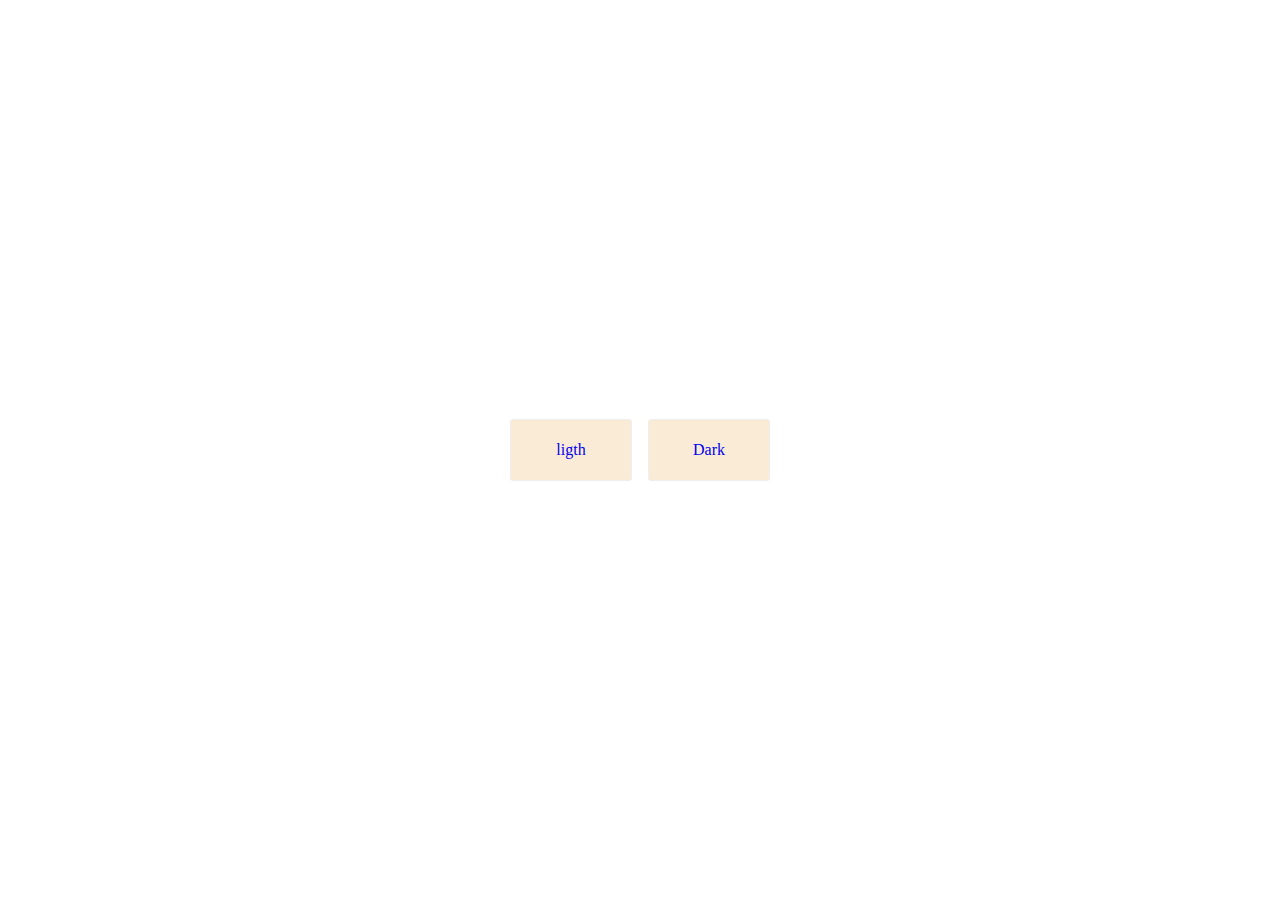
==== commit daa95f7f: "nv" ====
--- a/index.html
+++ b/index.html
@@ -1,473 +1,46 @@
 <!DOCTYPE html>
-<html lang="pt-BR">
+<html lang="en">
 <head>
     <meta charset="UTF-8">
     <meta name="viewport" content="width=device-width, initial-scale=1.0">
     <title>Document</title>
-    <link rel="stylesheet" href="./style.css">
+    <style>
+        * {
+            padding: 0;
+            margin: 0;
+        }
+        body {
+            width: 100vw;
+            height: 100vh;
+        }
+
+        div {
+            width: 100%;
+            height: 100%;
+            display: flex;
+            justify-content: center;
+            align-items: center;
+            gap: 1rem;
+        }
+        a {
+            width: 120px;
+            height: 60px;
+
+            display: flex;
+            justify-content: center;
+            align-items: center;
+            background-color: antiquewhite;
+            border: 1px solid #eee;
+            border-radius: 3px;
+            text-decoration: none;
+            
+        }
+    </style>
 </head>
 <body>
-    <header>
-        <div class="logo">
-            <img src="./imagens/logo.png" alt="Freitas leiloeiro oficial">
-        </div>
-        <div class="title">
-            <h1>Leilão de Esmeralda</h1>
-            <h2>Emerald Auction</h2>
-        </div>
-    </header>
-    <section class="description">
-        <div class="descriptionText">
-            <div>
-                <div class="imgLanguage">
-                    <img src="./imagens/Brazil (BR).jpg" alt="Bandeira do Brasil">
-                    Português Brasil
-                </div>
-                <div>
-                    <h3>Descrição da Canga</h3>
-                    <p>
-                        CONGLOMERADO COMPOSTO DE BERILO/ XISTO, apresentando uma estrutura central de xisto/quartzo expondo
-                        uma considerável camada de xisto contendo esmeraldas em sua face frontal. Em sua maioria, os cristais hexagonais
-                        de BERILO (ESMERALDA) estão bem conservados, variando entre o verde leitoso a verde esmeralda translúcido para
-                        formar uma obra da natureza digna de admiração. A camada de xisto foi trabalhada a fim de expor e enfatizar a beleza
-                        plástica natural da peça. A parte preservada do xisto oferece um elemento de contraste, servindo de fundo para os
-                        cristais verdes. É de praxe envernizar esta camada ou tratá-la com óleo. ESTIMAMOS que a camada de xisto (contendo
-                        os cristais de berilo) contenha aproximadamente 50% a 55% de seu peso em esmeraldas.
-                    </p>
-                </div>
-    
-            </div>
-            <div>
-                <div class="imgLanguage">
-                    <img src="./imagens/United Kingdom (GB).jpg" alt="Bandeira do Reino Unido">
-                    English
-                </div>
-                <div>
-                    <h3>DESCRIPTION OF THE PIECE</h3>
-                    <p>
-                        This EMERALD CONGLOMERATE/ COMPOSITE, presents a central quartz/schist structure, showcasing a considerable layer of emerald-bearing schist. Many preserved hexagonal BERYL crystals (EMERALD), 
-                        varying from milky green to translucent emerald green portray a picture of natural wonder. The schist layer was sculpted to expose and emphasize the natural beauty of the piece. The preserved 
-                        part of the dark schist offers an element of contrast against the lighter green crystals. This layer is commonly varnished or treated with oil. We estimate that the schist layer (containing 
-                        the emerald / beryl crystals) contains approximately 35% to 40% of its weight in emeralds.
-                    </p>
-                </div>
-    
-            </div>
-        </div>
-        <div class="weightDimension">
-            <div>
-                <p>
-                    Peso: 27.2 kg
-                </p>
-                <p>
-                    Dimensões: 46cm x 14cm x 38cm
-                </p>
-            </div>
-            <div>
-                <p>
-                    Weight: 59.96 lb
-                </p>
-                <p>
-                    Dimensions: 18 in x 5.5 in x 14.9 in
-                </p>
-            </div>
-        </div>
-    </section>
-    <hr />
-    <section class="images">
-        <h3>
-            Imagens da Canga / Images of the Piece
-        </h3>
-        <div class="imagesContainer">
-            <div class="imagePrimary">
-                <img src="./imagens/1.jpg" alt="Imagem da canga">
-            </div>
-            <div class="imagesPictures">
-                <img src="./imagens/2.jpg" alt="Imagem da canga">
-                <img src="./imagens/3.jpg" alt="Imagem da canga">
-                <img src="./imagens/4.jpg" alt="Imagem da canga">
-                <img src="./imagens/5.jpg" alt="Imagem da canga">
-            </div>
-        </div>
-    </section>
-    <hr />
-    <section class="classification">
-        <h3>
-            Classificações da Canga / Piece Classifications
-        </h3>
-        <table>
-            <tr>
-                <td>
-                    <div>Pêso da Canga</div>
-                    <div>Weight of Specimen</div>
-                </td>
-                <td class="prominence">
-                    <div>25-49KG</div>
-                    <div>4,00</div>
-                </td>
-                <td>
-                    <div>50-99KG</div>
-                    <div>6,00</div>
-                </td>
-                <td>
-                    <div>100-149KG</div>
-                    <div>9,00</div>
-                </td>
-                <td>
-                    <div></div>
-                    <div></div>
-                </td>
-                <td>
-                    <div></div>
-                    <div></div>
-                </td>
-            </tr>
-            <tr>
-                <td>
-                    <div>Fator Estético</div>
-                    <div>Aesthetic Factor</div>
-                </td>
-                <td>
-                    <div>Moderate</div>
-                    <div>5,00</div>
-                </td>
-                <td>
-                    <div>Good</div>
-                    <div>7,00</div>
-                </td>
-                <td class="prominence">
-                    <div>Good+</div>
-                    <div>10,00</div>
-                </td>
-                <td class="prominence">
-                    <div>Prime</div>
-                    <div>15,00</div>
-                </td>
-                <td>
-                    <div>Prime+</div>
-                    <div>22,00</div>
-                </td>
-            </tr>
-            <tr>
-                <td>
-                    <div>Cor dos Cristais</div>
-                    <div>Color of Crystals</div>
-                </td>
-                <td>
-                    <div>Milky</div>
-                    <div>1,70</div>
-                </td>
-                <td>
-                    <div>Light Green</div>
-                    <div>3,00</div>
-                </td>
-                <td>
-                    <div>Green</div>
-                    <div>3,00</div>
-                </td>
-                <td class="prominence">
-                    <div>Dark Green</div>
-                    <div>7,00</div>
-                </td>
-                <td>
-                    <div>Int. Green</div>
-                    <div>15,00</div>
-                </td>
-            </tr>
-            <tr>
-                <td>
-                    <div>Cor do Xisto</div>
-                    <div>Color of Schist</div>
-                </td>
-                <td>
-                    <div>Brown</div>
-                    <div>1,00</div>
-                </td>
-                <td>
-                    <div>Gray</div>
-                    <div>1,50</div>
-                </td>
-                <td>
-                    <div>White</div>
-                    <div>1,50</div>
-                </td>
-                <td class="prominence">
-                    <div>Dark Gray</div>
-                    <div>3,00</div>
-                </td>
-                <td class="prominence">
-                    <div>Black</div>
-                    <div>5,00</div>
-                </td>
-            </tr>
-            <tr>
-                <td>
-                    <div>Pureza dos Cristais</div>
-                    <div>Clarity of Crystals</div>
-                </td>
-                <td>
-                    <div>Transl.</div>
-                    <div>1,50</div>
-                </td>
-                <td class="prominence">
-                    <div>Sl. Transp</div>
-                    <div>1,80</div>
-                </td>
-                <td class="prominence">
-                    <div>Transp</div>
-                    <div>4,00</div>
-                </td>
-                <td>
-                    <div>Gem</div>
-                    <div>8,00</div>
-                </td>
-                <td>
-                    <div></div>
-                    <div></div>
-                </td>
-            </tr>
-            <tr>
-                <td>
-                    <div>Integridade dos Cristais</div>
-                    <div>Integrity of Crystals</div>
-                </td>
-                <td>
-                    <div>Fair</div>
-                    <div>1,60</div>
-                </td>
-                <td>
-                    <div>Good</div>
-                    <div>2,50</div>
-                </td>
-                <td class="prominence">
-                    <div>Fine</div>
-                    <div>5,00</div>
-                </td>
-                <td>
-                    <div>Excellent</div>
-                    <div>10,00</div>
-                </td>
-                <td>
-                    <div></div>
-                    <div></div>
-                </td>
-            </tr>
-            <tr>
-                <td>
-                    <div>Razão Cristais:Xisto</div>
-                    <div>Ratio Crystal : Schist</div>
-                </td>
-                <td>
-                    <div>Low</div>
-                    <div>1,00</div>
-                </td>
-                <td>
-                    <div>Medium</div>
-                    <div>5,00</div>
-                </td>
-                <td class="prominence">
-                    <div>High</div>
-                    <div>10,00</div>
-                </td>
-                <td>
-                    <div>Cluttered</div>
-                    <div>6,00</div>
-                </td>
-                <td>
-                    <div></div>
-                    <div></div>
-                </td>
-            </tr>
-            <tr>
-                <td>
-                    <div>Tamanho dos Cristais</div>
-                    <div>Size of Crystals</div>
-                </td>
-                <td>
-                    <div>Small</div>
-                    <div>1,00</div>
-                </td>
-                <td class="prominence">
-                    <div>Medium</div>
-                    <div>3,00</div>
-                </td>
-                <td>
-                    <div>Large</div>
-                    <div>7,00</div>
-                </td>
-                <td>
-                    <div>Xtra Large</div>
-                    <div>10,00</div>
-                </td>
-                <td>
-                    <div></div>
-                    <div></div>
-                </td>
-            </tr>
-        </table>
-    </section>
-    <section class="documents">
-        <h3>
-            Documentos / Documents
-        </h3>
-        <div class="documentsContainer">
-            <a href="#">
-                <img src="./imagens/pdf.png" alt="Arquivo pdf">
-                <div>
-                    <div>Laudo de análise qualitativa e avaliação</div>
-                    <div>Quality Analysis And Appraisal Report</div>
-                </div>
-            </a>
-            <a href="#">
-                <img src="./imagens/pdf.png" alt="Arquivo pdf">
-                <div>
-                    <div>Certificado de Origem</div>
-                    <div>Certificate of Origin</div>
-                </div>
-            </a>
-        </div>
-        <div class="documentsDownload">
-            <a href="#">
-                <img src="./imagens/icon_download.png" alt="download">
-                <div>download</div>
-            </a>
-            <a href="#">
-                <img src="./imagens/icon_download.png" alt="download">
-                <div>download</div>
-            </a>
-        </div>
-    </section>
-    <hr />
-    <section class="auction">
-        <div>
-            <div class="auctionTitle">
-                <img src="./imagens/Brazil (BR).jpg" alt="">
-                <div>
-                    Informações sobre o Leilão
-                </div>
-            </div>
-            <div class="auctionInfo">
-                <img src="./imagens/icon_calendar.png" alt="" style="width: 24px; height: 24px;">
-                <div>
-                    <span>
-                        Data: 
-                    </span>
-                    01/01/2024
-                </div>
-            </div>
-            <div class="auctionInfo">
-                <img src="./imagens/icon_clock.png" alt="" style="width: 24px; height: 24px;">
-                <div>
-                    <span>
-                        Horário: 
-                    </span>
-                    10:00hs
-                </div>
-            </div>
-            <div class="auctionInfo">
-                <img src="./imagens/icon_computer.png" alt="" style="width: 24px; height: 24px;">
-                <div>
-                    <span>
-                        Modalidade: 
-                    </span>
-                    Somente Online
-                </div>
-            </div>
-            <div class="auctionInfo">
-                <img src="./imagens/icon_calendar.png" alt="" style="width: 24px; height: 24px;">
-                <div>
-                    <span>
-                        Período Visitação:  
-                    </span>
-                    Os 2(dois) dias úteis que antecedem o leilão, com horário das 9:00 às 17:00hs.
-                </div>
-            </div>
-            <div class="auctionInfo">
-                <img src="./imagens/icon_local.png" alt="" style="width: 24px; height: 30px;">
-                <div>
-                    <span>
-                        Local Visitação: 
-                    </span>
-                    Município de Novo Hamburgo/RS, somente por meio de agendamento pelo fone 11 3117-1000 diretamente com a Gerência.
-                </div>
-            </div>
-        </div>
-        <div>
-            <div class="auctionTitle">
-                <img src="./imagens/United Kingdom (GB).jpg" alt="">
-                <div>
-                    Informações sobre o Leilão
-                </div>
-            </div>
-            <div class="auctionInfo">
-                <img src="./imagens/icon_calendar.png" alt="" style="width: 24px; height: 24px;">
-                <div>
-                    <span>
-                        Date: 
-                    </span>
-                    01/01/2024
-                </div>
-            </div>
-            <div class="auctionInfo">
-                <img src="./imagens/icon_clock.png" alt="" style="width: 24px; height: 24px;">
-                <div>
-                    <span>
-                        Time: 
-                    </span>
-                    10:00 am
-                </div>
-            </div>
-            <div class="auctionInfo">
-                <img src="./imagens/icon_computer.png" alt="" style="width: 24px; height: 24px;">
-                <div>
-                    <span>
-                        Modality: 
-                    </span>
-                    Online only
-                </div>
-            </div>
-            <div class="auctionInfo">
-                <img src="./imagens/icon_calendar.png" alt="" style="width: 24px; height: 24px;">
-                <div>
-                    <span>
-                        Visiting Period:  
-                    </span>
-                    The 2 (two) business days preceding the auction, from 9:00 am to 5:00 pm.
-                </div>
-            </div>
-            <div class="auctionInfo">
-                <img src="./imagens/icon_local.png" alt="" style="width: 24px; height: 30px;">
-                <div>
-                    <span>
-                        Visiting Location: 
-                    </span>
-                    Municipality of Novo Hamburgo/RS, only by appointment by calling 11 3117-1000 directly with Management.
-                </div>
-            </div>
-        </div>
-    
-    </section>
-    <section class="cadastre">
-        <a href="#">
-            <div>ACESSE O SITE E CADASTRE-SE</div>
-            <div>ACCESS THE WEBSITE AND REGISTER</div>
-        </a>
-    </section>
-    <footer>
-        <div class="Freitas">
-            Freitas Leiloeiro Oficial
-        </div>
-        <div>
-            <div>
-                Praça da Liberdade, 130 - 15º andar
-            </div>
-            <div>
-                Liberdade - CEP 01503-010 - São Paulo - SP
-            </div>
-            <div>
-                Tel. (11) 3117-1000
-            </div>
-        </div>
-    </footer>
+    <div>
+        <a href="/ligth/index.html">ligth</a>
+        <a href="./dark/index.html">Dark</a>
+    </div>
 </body>
 </html>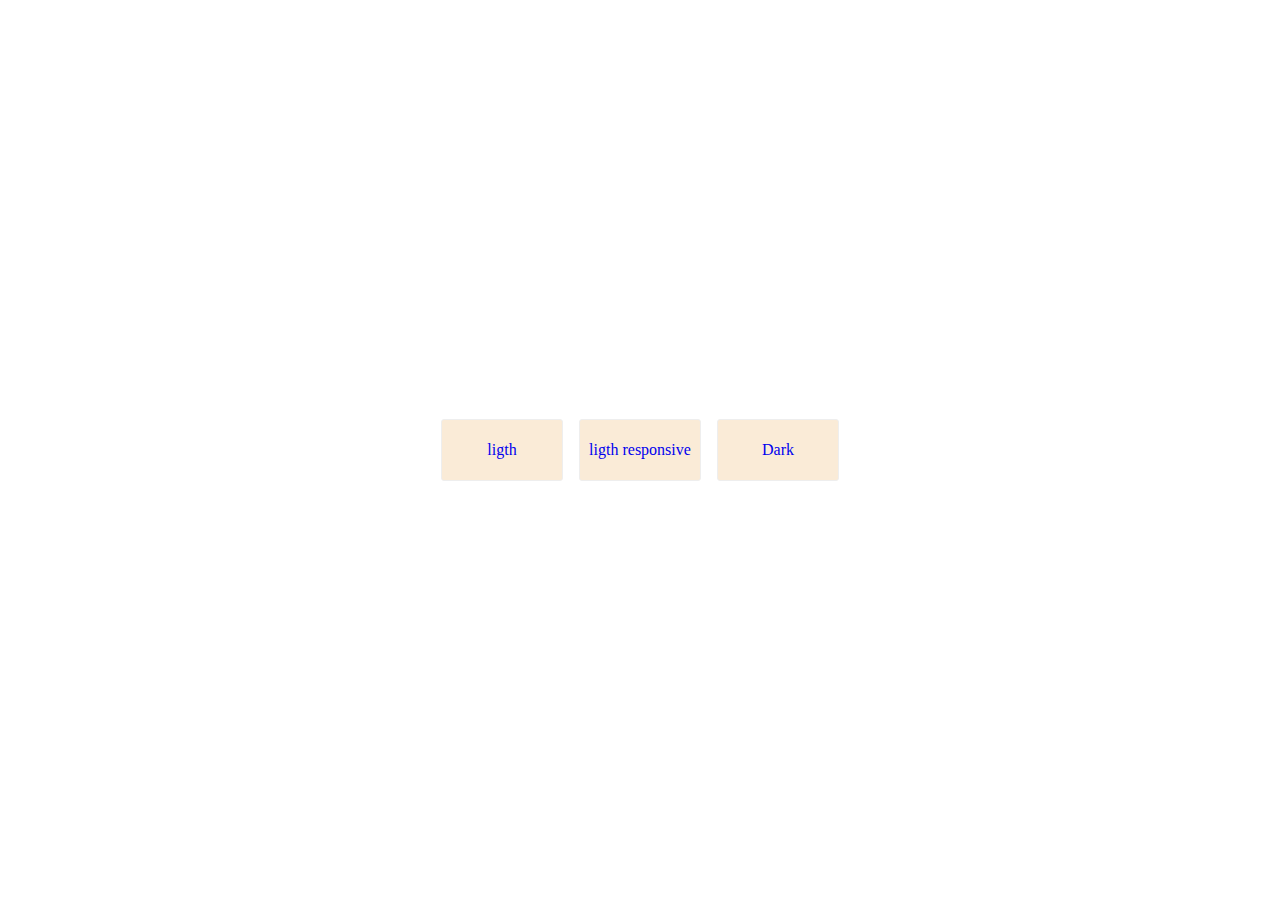
==== commit 179a4536: "responsive" ====
--- a/index.html
+++ b/index.html
@@ -39,7 +39,8 @@
 </head>
 <body>
     <div>
-        <a href="/ligth/index.html">ligth</a>
+        <a href="./ligth/index.html">ligth</a>
+        <a href="./ligth responsive/index.html">ligth responsive</a>
         <a href="./dark/index.html">Dark</a>
     </div>
 </body>
